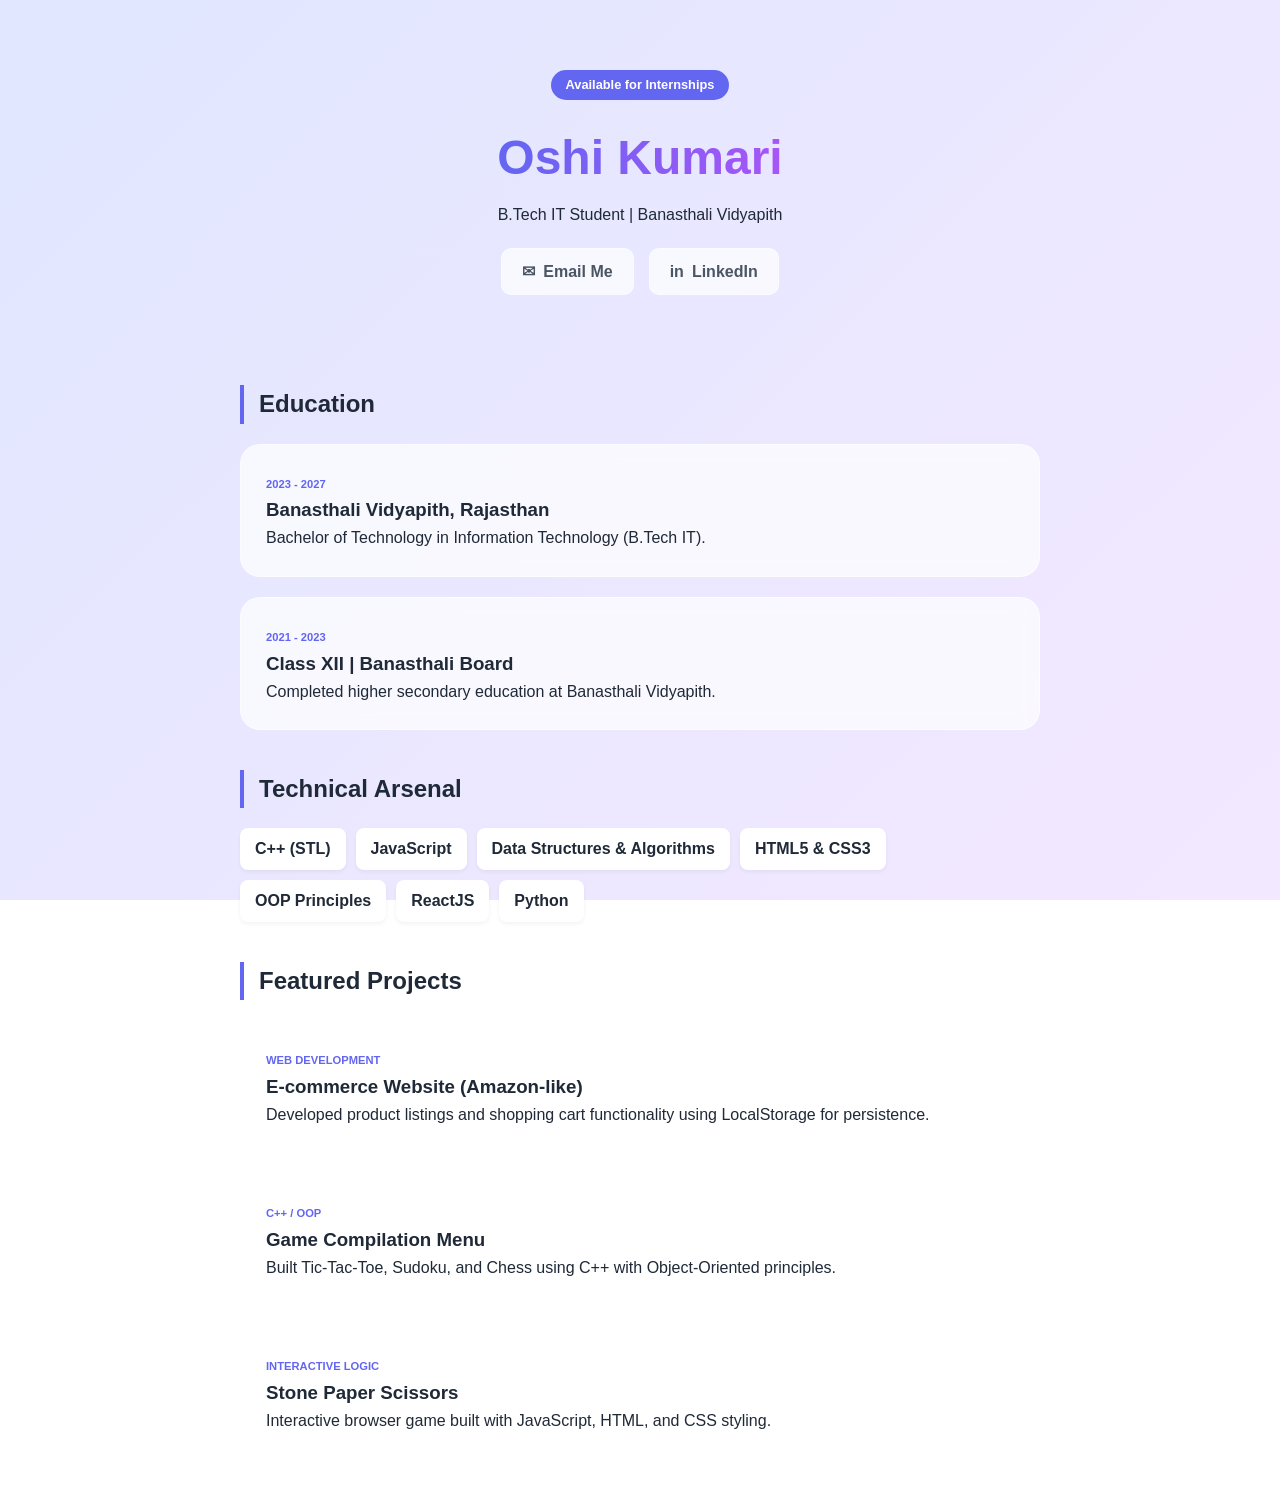
==== index.html @ a2abe619 "Update and rename port.html to index.html" ====
<!DOCTYPE html>
<html lang="en">
<head>
    <meta charset="UTF-8">
    <meta name="viewport" content="width=device-width, initial-scale=1.0">
    <title>Oshi Kumari | Portfolio</title>
    <link rel="stylesheet" href="style.css">
</head>
<body>

    <header>
        <div class="status-badge">Available for Internships</div>
        <h1>Oshi Kumari</h1>
        <p class="subtitle">B.Tech IT Student | Banasthali Vidyapith</p>
        
        <div class="social-container">
            <a href="mailto:oshikumari1519@gmail.com" class="social-btn email">
                <span>✉</span> Email Me
            </a>
            <a href="https://www.linkedin.com/in/oshikumari" target="_blank" class="social-btn linkedin">
                <span>in</span> LinkedIn
            </a>
        </div>
    </header>

    <main>
        <section id="education">
            <h2>Education</h2>
            <div class="card">
                <span class="card-tag">2023 - 2027</span>
                <h3>Banasthali Vidyapith, Rajasthan</h3>
                <p>Bachelor of Technology in Information Technology (B.Tech IT).</p>
            </div>
            <div class="card">
                <span class="card-tag">2021 - 2023</span>
                <h3>Class XII | Banasthali Board</h3>
                <p>Completed higher secondary education at Banasthali Vidyapith.</p>
            </div>
        </section>

        <section id="skills">
            <h2>Technical Arsenal</h2>
            <div class="skills-grid">
                <div class="skill-tag">C++ (STL)</div>
                <div class="skill-tag">JavaScript</div>
                <div class="skill-tag">Data Structures & Algorithms</div>
                <div class="skill-tag">HTML5 & CSS3</div>
                <div class="skill-tag">OOP Principles</div>
                <div class="skill-tag">ReactJS </div>
                <div class="skill-tag"> Python</div>
            </div>
        </section>

        <section id="projects">
            <h2>Featured Projects</h2>

            <div class="card">
                <span class="card-tag">Web Development</span>
                <h3>E-commerce Website (Amazon-like)</h3>
                <p>Developed product listings and shopping cart functionality using LocalStorage for persistence.</p>
            </div>

            <div class="card">
                <span class="card-tag">C++ / OOP</span>
                <h3>Game Compilation Menu</h3>
                <p>Built Tic-Tac-Toe, Sudoku, and Chess using C++ with Object-Oriented principles.</p>
            </div>

            <div class="card">
                <span class="card-tag">Interactive Logic</span>
                <h3>Stone Paper Scissors</h3>
                <p>Interactive browser game built with JavaScript, HTML, and CSS styling.</p>
            </div>
        </section>
    </main>

</body>

</html>
---- style.css ----
/* DESIGN SYSTEM */
:root {
    --primary: #6366f1;
    --accent: #a855f7;
    --bg-gradient: linear-gradient(135deg, #e0e7ff 0%, #f3e8ff 100%);
    --glass: rgba(255, 255, 255, 0.7);
    --text-main: #1f2937;
    --text-muted: #4b5563;
}

* {
    margin: 0;
    padding: 0;
    box-sizing: border-box;
}

body {
    background: var(--bg-gradient);
    background-attachment: fixed;
    color: var(--text-main);
    font-family: 'Segoe UI', sans-serif;
    line-height: 1.6;
    display: flex;
    flex-direction: column;
    align-items: center;
    padding: 20px;
}

/* HEADER & PROFILE PHOTO */
header {
    text-align: center;
    padding: 50px 20px;
    max-width: 800px;
    animation: fadeIn 1s ease-out;
}
.status-badge {
    background: var(--primary);
    color: white;
    padding: 5px 15px;
    border-radius: 50px;
    font-size: 0.8rem;
    font-weight: 600;
    display: inline-block;
    margin-bottom: 20px;
    animation: pulse 2s infinite;
}

h1 {
    font-size: 3rem;
    margin-bottom: 5px;
    background: linear-gradient(to right, var(--primary), var(--accent));
    -webkit-background-clip: text;
    -webkit-text-fill-color: transparent;
}

/* SOCIAL BUTTONS */
.social-container {
    display: flex;
    justify-content: center;
    gap: 15px;
    margin-top: 20px;
}

.social-btn {
    text-decoration: none;
    padding: 10px 20px;
    border-radius: 10px;
    font-weight: 600;
    display: flex;
    align-items: center;
    gap: 8px;
    background: var(--glass);
    color: var(--text-muted);
    border: 1px solid rgba(255, 255, 255, 0.4);
    backdrop-filter: blur(5px);
    transition: 0.3s;
}

.social-btn:hover {
    transform: translateY(-3px);
    background: white;
    box-shadow: 0 5px 15px rgba(0,0,0,0.1);
}

/* CARDS & LAYOUT */
main {
    max-width: 800px;
    width: 100%;
}

h2 {
    font-size: 1.5rem;
    margin: 40px 0 20px;
    border-left: 4px solid var(--primary);
    padding-left: 15px;
}

.card {
    background: var(--glass);
    backdrop-filter: blur(10px);
    padding: 25px;
    border-radius: 20px;
    margin-bottom: 20px;
    border: 1px solid rgba(255, 255, 255, 0.5);
    transition: 0.3s;
}

.card:hover {
    transform: scale(1.01);
}

.card-tag {
    font-size: 0.7rem;
    color: var(--primary);
    font-weight: 800;
    text-transform: uppercase;
}

.skills-grid {
    display: flex;
    flex-wrap: wrap;
    gap: 10px;
}

.skill-tag {
    background: white;
    padding: 8px 15px;
    border-radius: 8px;
    font-weight: 600;
    box-shadow: 0 2px 4px rgba(0,0,0,0.05);
}

/* ANIMATIONS */
@keyframes fadeIn {
    from { opacity: 0; transform: translateY(20px); }
    to { opacity: 1; transform: translateY(0); }
}

@keyframes pulse {
    0% { transform: scale(1); }
    50% { transform: scale(1.05); }
    100% { transform: scale(1); }

}
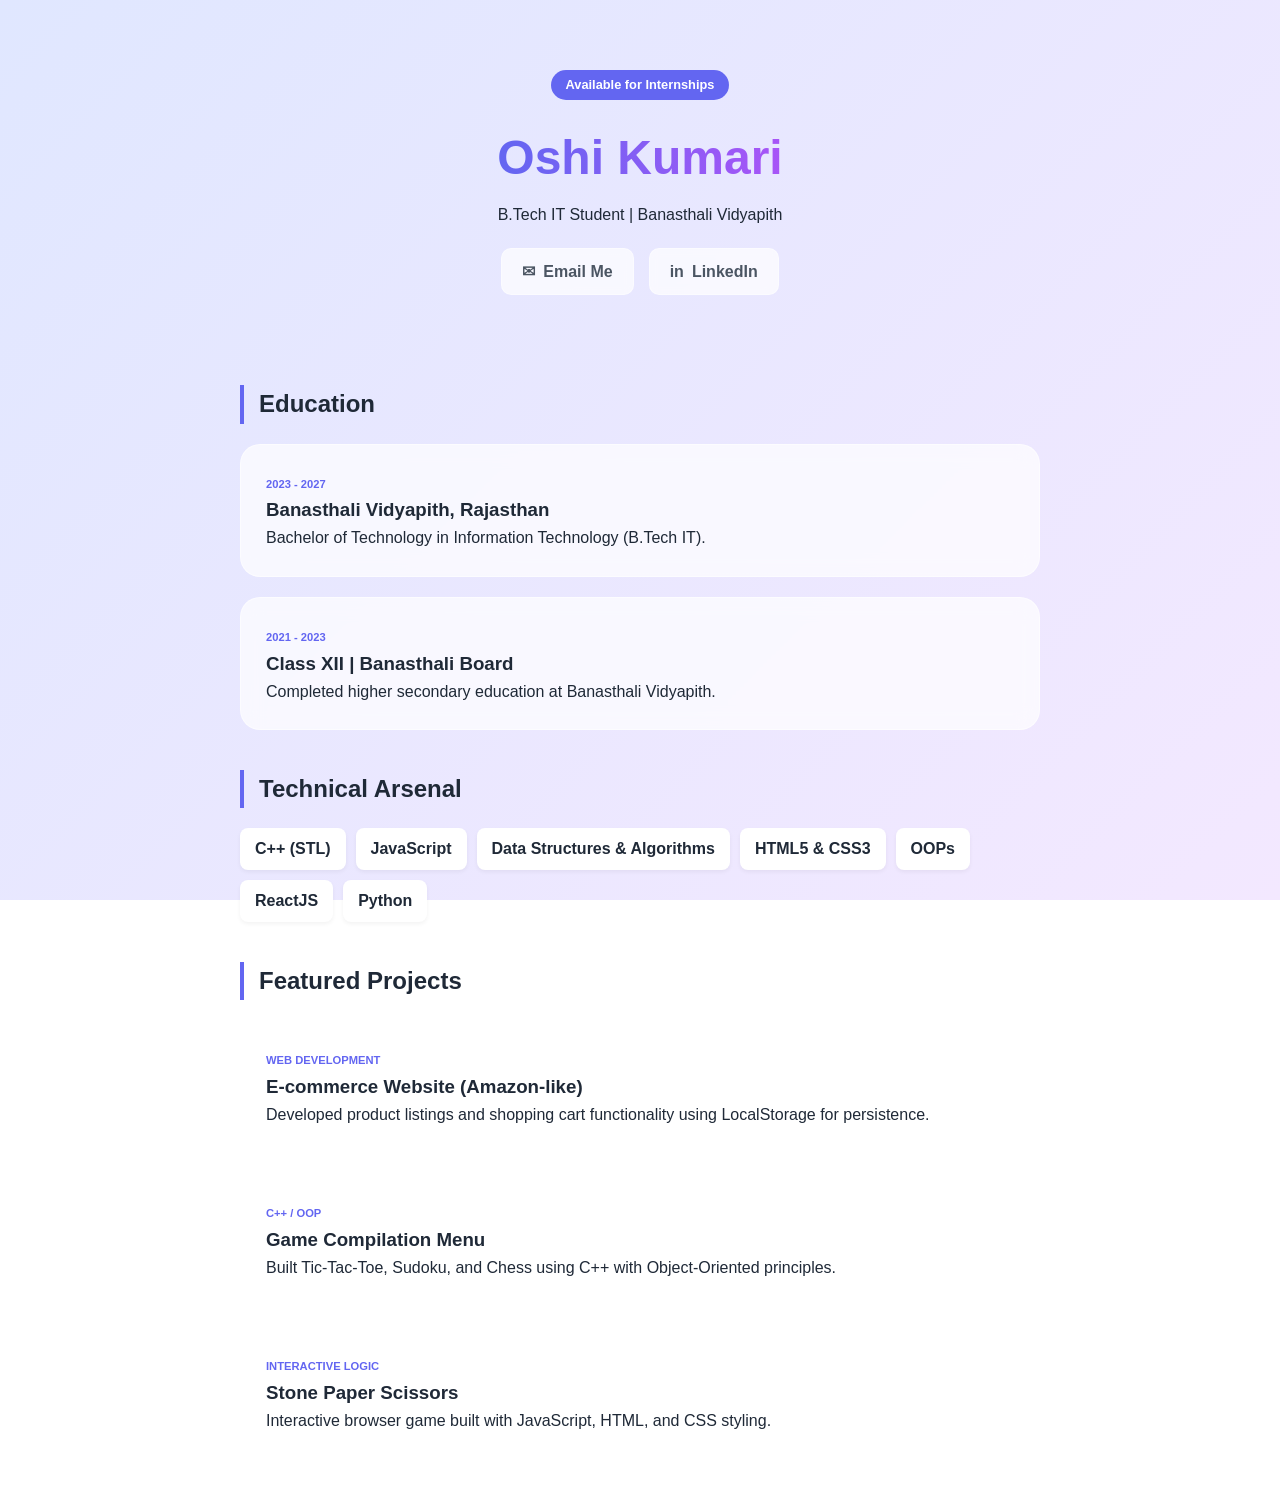
==== commit cc3f82c6: "Update index.html" ====
--- a/index.html
+++ b/index.html
@@ -45,7 +45,7 @@
                 <div class="skill-tag">JavaScript</div>
                 <div class="skill-tag">Data Structures & Algorithms</div>
                 <div class="skill-tag">HTML5 & CSS3</div>
-                <div class="skill-tag">OOP Principles</div>
+                <div class="skill-tag">OOPs</div>
                 <div class="skill-tag">ReactJS </div>
                 <div class="skill-tag"> Python</div>
             </div>
@@ -78,3 +78,4 @@
 
 </html>
 
+
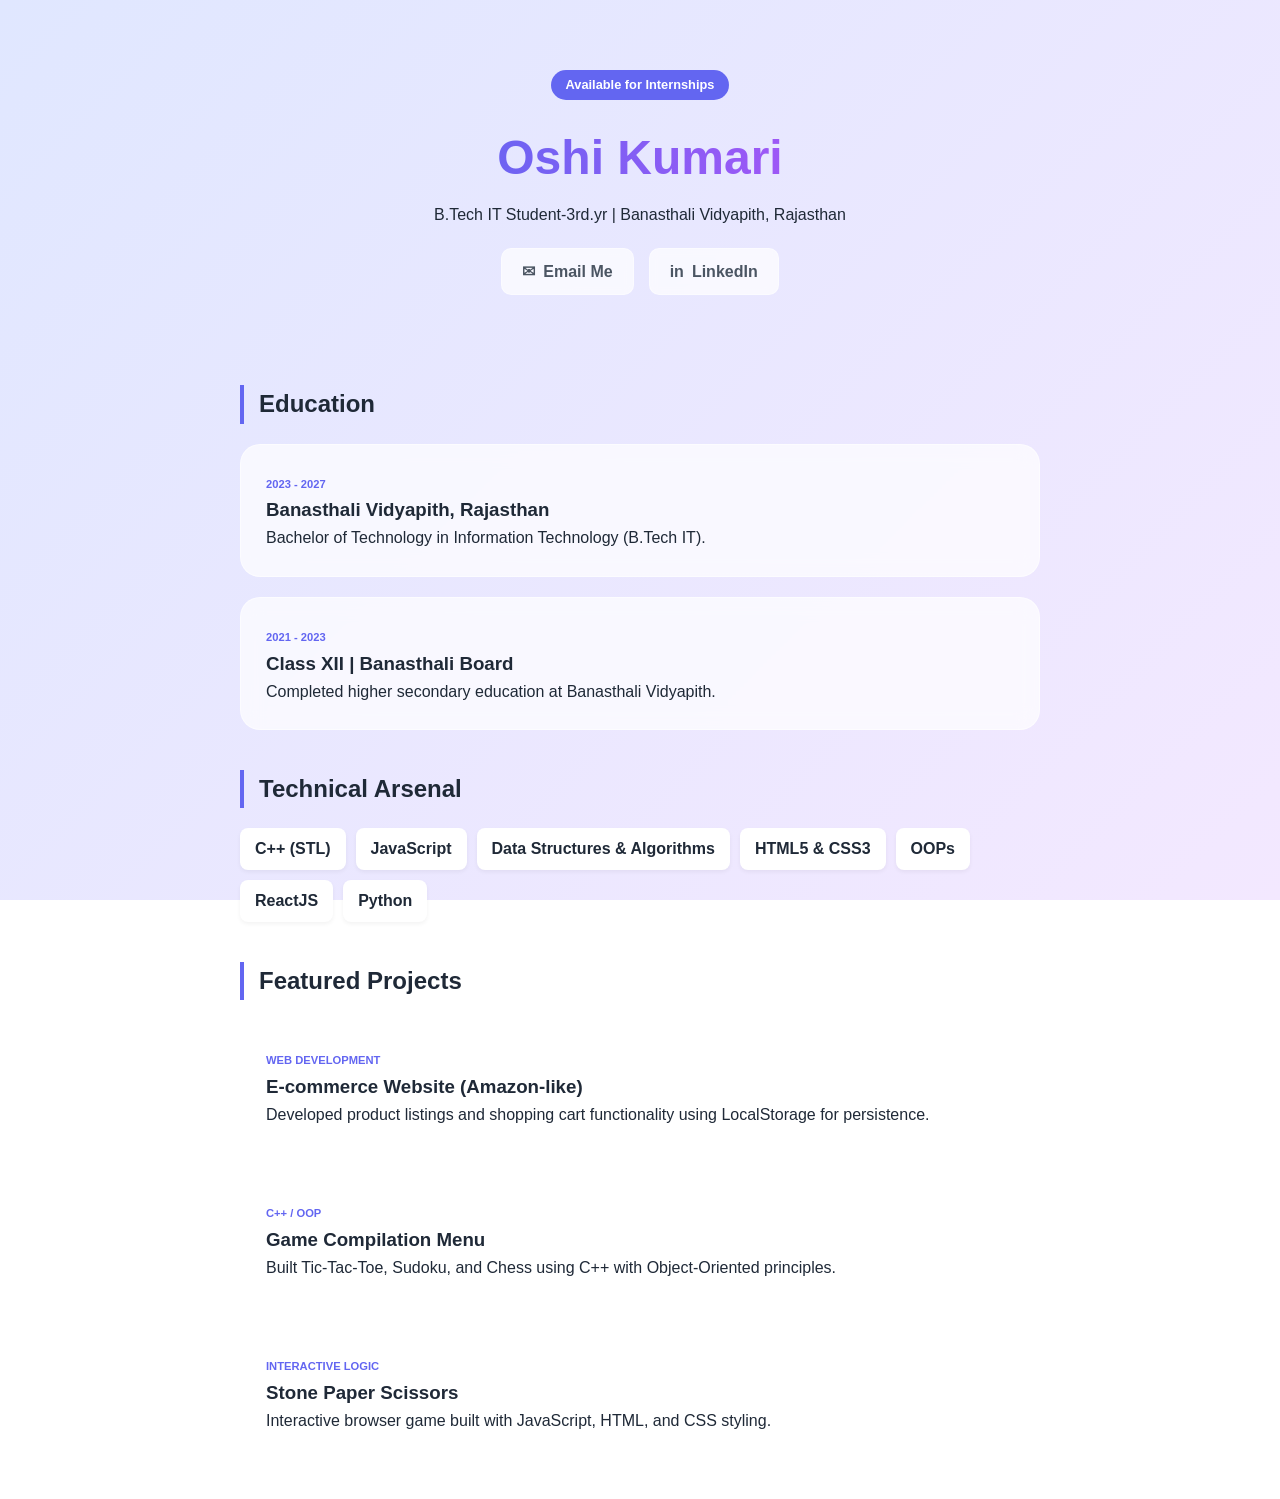
==== commit 78f21707: "Update index.html Updated subtitle to reflect current academic year." ====
--- a/index.html
+++ b/index.html
@@ -11,7 +11,7 @@
     <header>
         <div class="status-badge">Available for Internships</div>
         <h1>Oshi Kumari</h1>
-        <p class="subtitle">B.Tech IT Student | Banasthali Vidyapith</p>
+        <p class="subtitle">B.Tech IT Student-3rd.yr | Banasthali Vidyapith, Rajasthan</p>
         
         <div class="social-container">
             <a href="mailto:oshikumari1519@gmail.com" class="social-btn email">
@@ -79,3 +79,4 @@
 </html>
 
 
+
